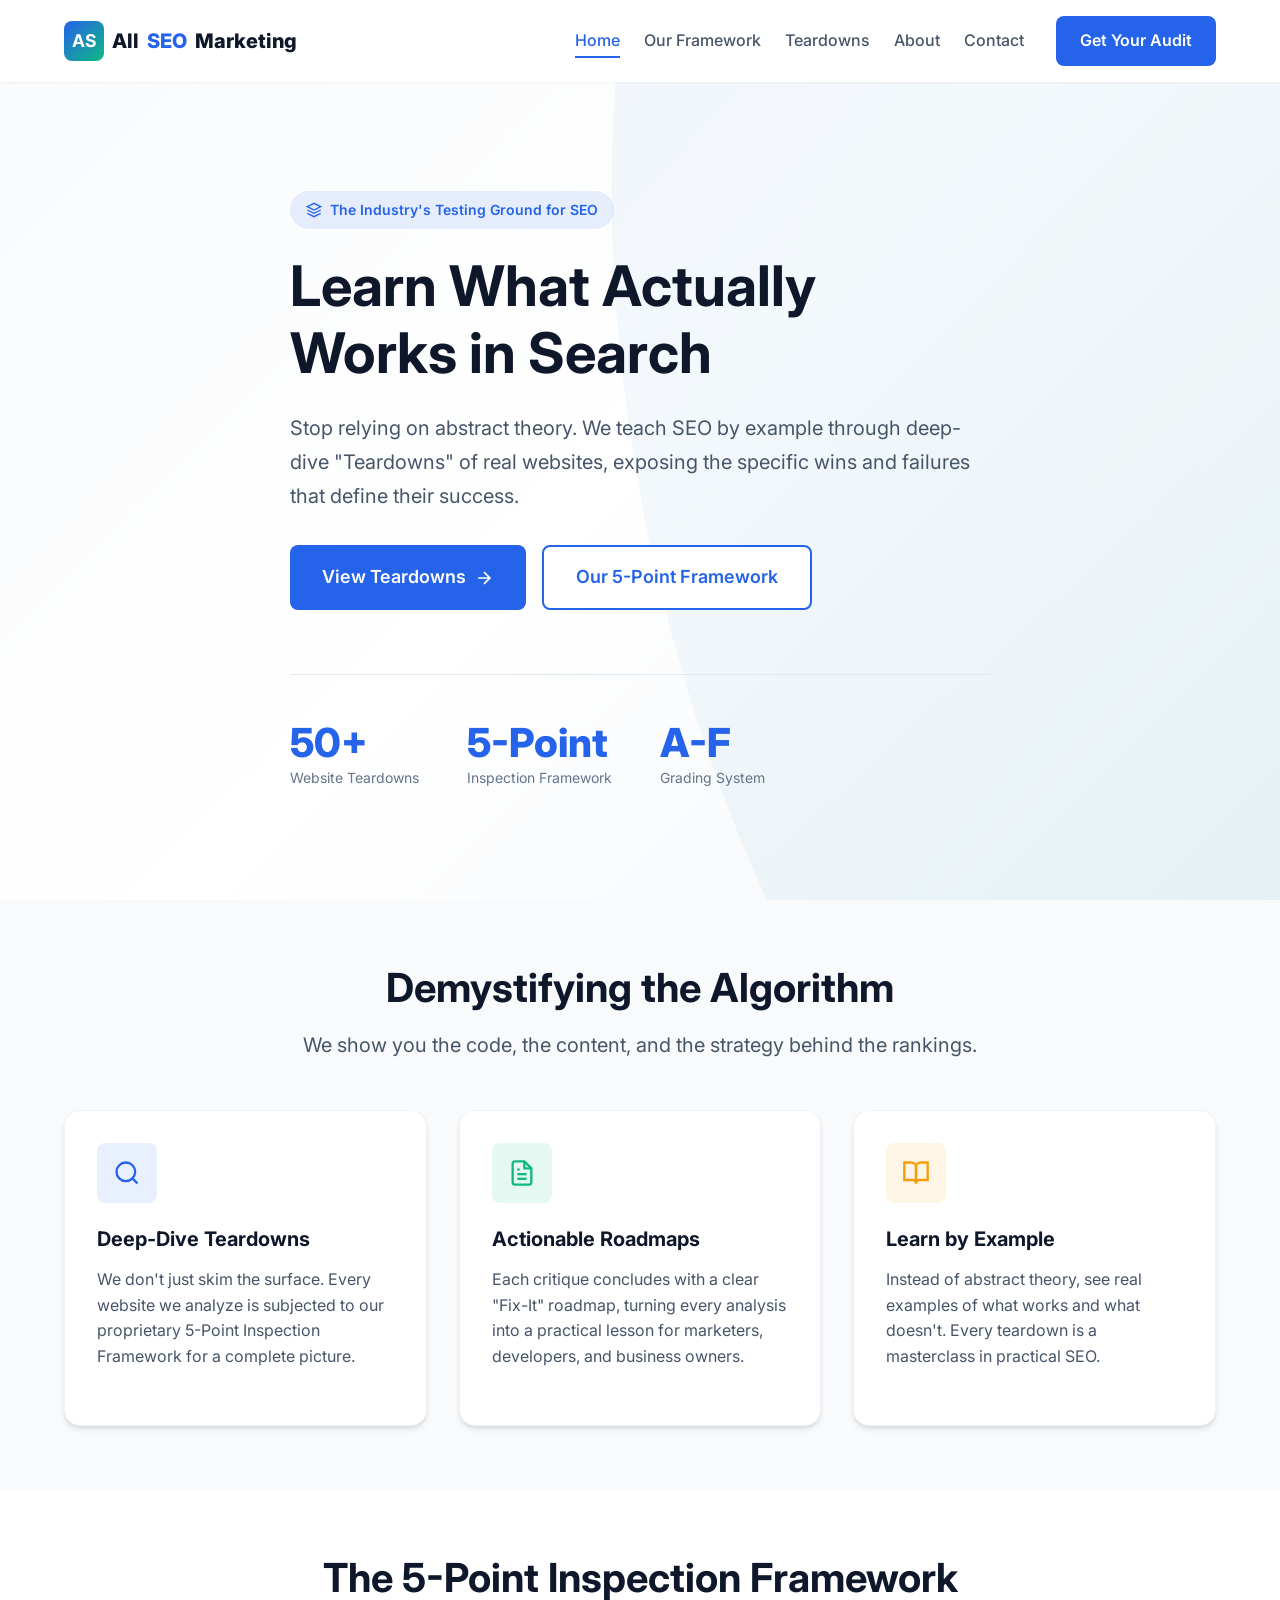
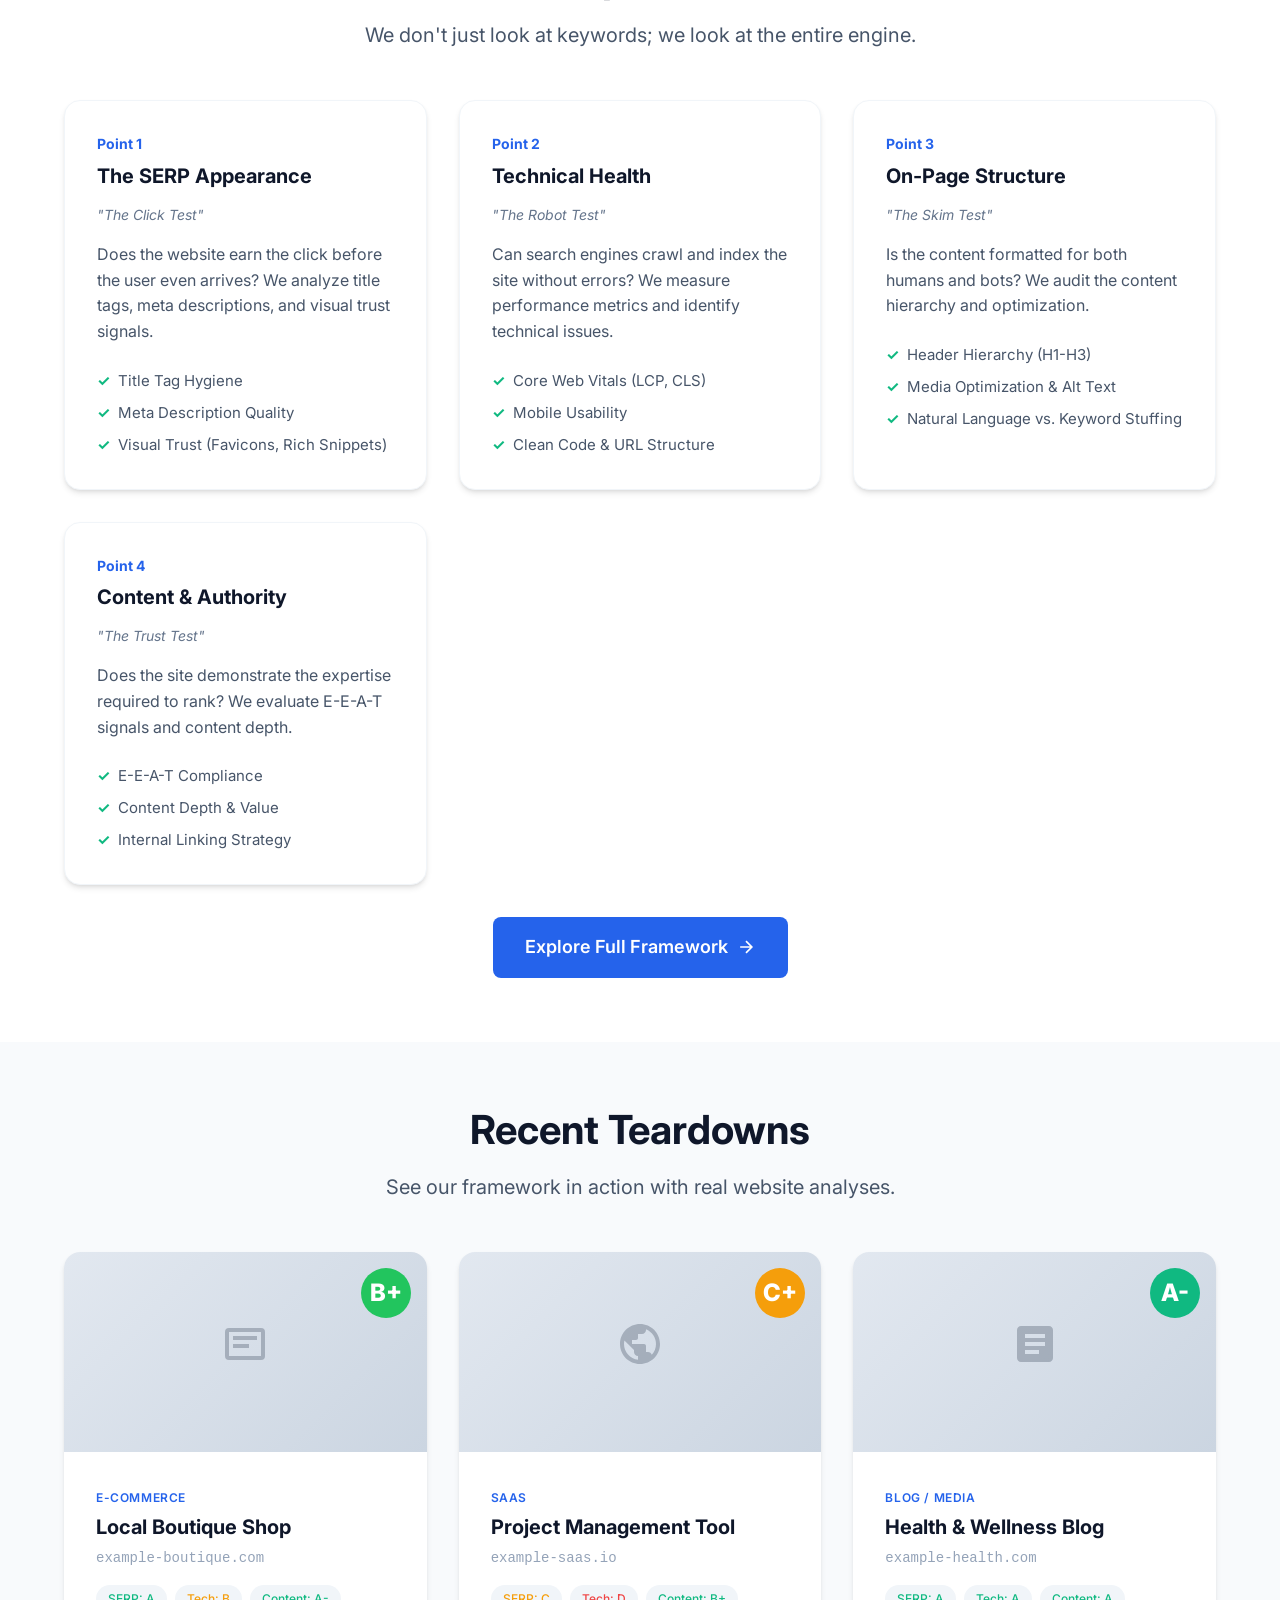
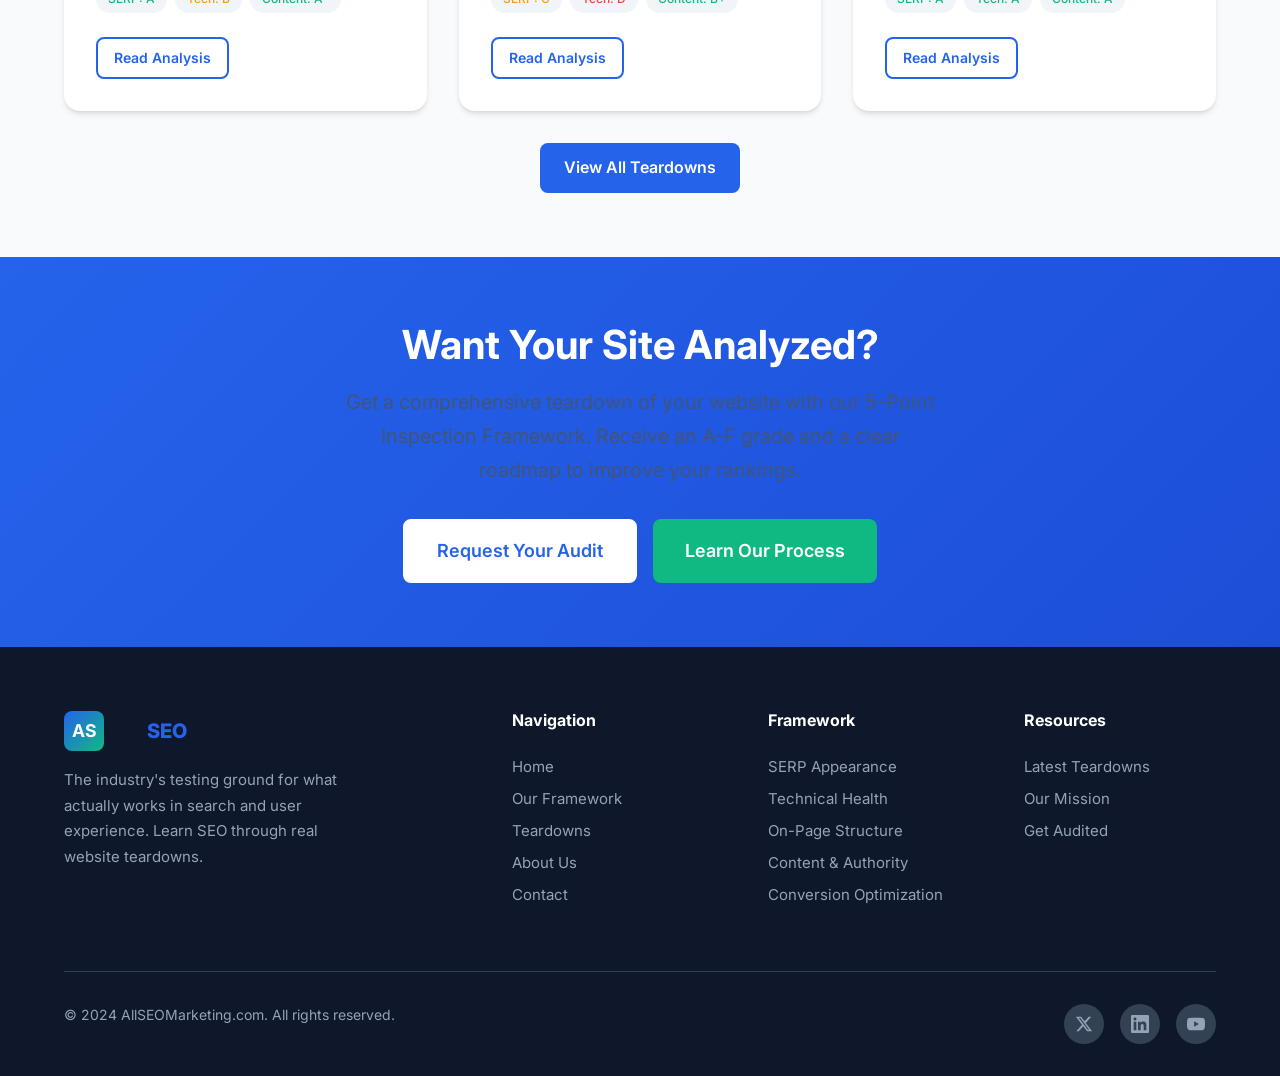
==== index.html @ 46328940 "Build AllSEOMarketing.com website with 5-Point Inspection Framework - Add responsive homepage with h" ====
<!DOCTYPE html>
<html lang="en">
<head>
  <meta charset="UTF-8">
  <meta name="viewport" content="width=device-width, initial-scale=1.0">
  <meta name="description" content="AllSEOMarketing.com is the industry's testing ground for what actually works in search and user experience. Learn SEO through real website teardowns and audits.">
  <meta name="keywords" content="SEO, search engine optimization, website audit, SEO teardown, digital marketing, Core Web Vitals, E-E-A-T">
  <meta name="author" content="AllSEOMarketing">

  <!-- Open Graph / Social Media -->
  <meta property="og:type" content="website">
  <meta property="og:url" content="https://allseomarketing.com/">
  <meta property="og:title" content="AllSEOMarketing - Learn SEO Through Real Website Teardowns">
  <meta property="og:description" content="Demystifying SEO with deep-dive audits of real websites. See the code, content, and strategy behind the rankings.">
  <meta property="og:image" content="https://allseomarketing.com/images/og-image.png">

  <!-- Twitter -->
  <meta name="twitter:card" content="summary_large_image">
  <meta name="twitter:title" content="AllSEOMarketing - Learn SEO Through Real Website Teardowns">
  <meta name="twitter:description" content="Demystifying SEO with deep-dive audits of real websites. See the code, content, and strategy behind the rankings.">

  <title>AllSEOMarketing - Learn SEO Through Real Website Teardowns</title>

  <!-- Favicon -->
  <link rel="icon" type="image/svg+xml" href="data:image/svg+xml,<svg xmlns='http://www.w3.org/2000/svg' viewBox='0 0 100 100'><rect fill='%232563eb' rx='15' width='100' height='100'/><text x='50%25' y='55%25' dominant-baseline='middle' text-anchor='middle' fill='white' font-family='Arial' font-weight='bold' font-size='50'>AS</text></svg>">

  <!-- Fonts -->
  <link rel="preconnect" href="https://fonts.googleapis.com">
  <link rel="preconnect" href="https://fonts.gstatic.com" crossorigin>
  <link href="https://fonts.googleapis.com/css2?family=Inter:wght@400;500;600;700;800&display=swap" rel="stylesheet">

  <!-- Styles -->
  <link rel="stylesheet" href="css/styles.css">
</head>
<body>
  <!-- Header -->
  <header class="header" id="header">
    <div class="header__inner">
      <a href="index.html" class="logo">
        <div class="logo__icon">AS</div>
        All<span>SEO</span>Marketing
      </a>
      <nav class="nav">
        <ul class="nav__list" id="navList">
          <li><a href="index.html" class="nav__link active">Home</a></li>
          <li><a href="framework.html" class="nav__link">Our Framework</a></li>
          <li><a href="teardowns.html" class="nav__link">Teardowns</a></li>
          <li><a href="about.html" class="nav__link">About</a></li>
          <li><a href="contact.html" class="nav__link">Contact</a></li>
        </ul>
        <a href="contact.html" class="btn btn--primary">Get Your Audit</a>
        <button class="nav__toggle" id="navToggle" aria-label="Toggle navigation">
          <span></span>
          <span></span>
          <span></span>
        </button>
      </nav>
    </div>
  </header>

  <!-- Hero Section -->
  <section class="hero">
    <div class="container">
      <div class="hero__content">
        <span class="hero__badge">
          <svg width="16" height="16" viewBox="0 0 24 24" fill="none" stroke="currentColor" stroke-width="2">
            <path d="M12 2L2 7l10 5 10-5-10-5z"/>
            <path d="M2 17l10 5 10-5"/>
            <path d="M2 12l10 5 10-5"/>
          </svg>
          The Industry's Testing Ground for SEO
        </span>
        <h1 class="hero__title">Learn What Actually Works in Search</h1>
        <p class="hero__subtitle">
          Stop relying on abstract theory. We teach SEO by example through deep-dive "Teardowns" of real websites, exposing the specific wins and failures that define their success.
        </p>
        <div class="hero__cta">
          <a href="teardowns.html" class="btn btn--primary btn--large">
            View Teardowns
            <svg width="20" height="20" viewBox="0 0 24 24" fill="none" stroke="currentColor" stroke-width="2">
              <path d="M5 12h14M12 5l7 7-7 7"/>
            </svg>
          </a>
          <a href="framework.html" class="btn btn--secondary btn--large">Our 5-Point Framework</a>
        </div>
        <div class="hero__stats">
          <div class="stat">
            <div class="stat__number">50+</div>
            <div class="stat__label">Website Teardowns</div>
          </div>
          <div class="stat">
            <div class="stat__number">5-Point</div>
            <div class="stat__label">Inspection Framework</div>
          </div>
          <div class="stat">
            <div class="stat__number">A-F</div>
            <div class="stat__label">Grading System</div>
          </div>
        </div>
      </div>
    </div>
  </section>

  <!-- What We Do Section -->
  <section class="section section--alt">
    <div class="container">
      <div class="text-center mb-2xl">
        <h2>Demystifying the Algorithm</h2>
        <p class="lead">We show you the code, the content, and the strategy behind the rankings.</p>
      </div>
      <div class="grid grid--3">
        <div class="card">
          <div class="card__icon card__icon--blue">
            <svg width="28" height="28" viewBox="0 0 24 24" fill="none" stroke="currentColor" stroke-width="2">
              <circle cx="11" cy="11" r="8"/>
              <path d="M21 21l-4.35-4.35"/>
            </svg>
          </div>
          <h3 class="card__title">Deep-Dive Teardowns</h3>
          <p class="card__description">We don't just skim the surface. Every website we analyze is subjected to our proprietary 5-Point Inspection Framework for a complete picture.</p>
        </div>
        <div class="card">
          <div class="card__icon card__icon--green">
            <svg width="28" height="28" viewBox="0 0 24 24" fill="none" stroke="currentColor" stroke-width="2">
              <path d="M14 2H6a2 2 0 0 0-2 2v16a2 2 0 0 0 2 2h12a2 2 0 0 0 2-2V8z"/>
              <polyline points="14,2 14,8 20,8"/>
              <line x1="16" y1="13" x2="8" y2="13"/>
              <line x1="16" y1="17" x2="8" y2="17"/>
              <polyline points="10,9 9,9 8,9"/>
            </svg>
          </div>
          <h3 class="card__title">Actionable Roadmaps</h3>
          <p class="card__description">Each critique concludes with a clear "Fix-It" roadmap, turning every analysis into a practical lesson for marketers, developers, and business owners.</p>
        </div>
        <div class="card">
          <div class="card__icon card__icon--orange">
            <svg width="28" height="28" viewBox="0 0 24 24" fill="none" stroke="currentColor" stroke-width="2">
              <path d="M2 3h6a4 4 0 0 1 4 4v14a3 3 0 0 0-3-3H2z"/>
              <path d="M22 3h-6a4 4 0 0 0-4 4v14a3 3 0 0 1 3-3h7z"/>
            </svg>
          </div>
          <h3 class="card__title">Learn by Example</h3>
          <p class="card__description">Instead of abstract theory, see real examples of what works and what doesn't. Every teardown is a masterclass in practical SEO.</p>
        </div>
      </div>
    </div>
  </section>

  <!-- Framework Preview Section -->
  <section class="section">
    <div class="container">
      <div class="text-center mb-2xl">
        <h2>The 5-Point Inspection Framework</h2>
        <p class="lead">We don't just look at keywords; we look at the entire engine.</p>
      </div>
      <div class="grid grid--2">
        <div class="card">
          <div class="card__number">Point 1</div>
          <h3 class="card__title">The SERP Appearance</h3>
          <p class="card__subtitle">"The Click Test"</p>
          <p class="card__description">Does the website earn the click before the user even arrives? We analyze title tags, meta descriptions, and visual trust signals.</p>
          <ul class="card__list">
            <li>Title Tag Hygiene</li>
            <li>Meta Description Quality</li>
            <li>Visual Trust (Favicons, Rich Snippets)</li>
          </ul>
        </div>
        <div class="card">
          <div class="card__number">Point 2</div>
          <h3 class="card__title">Technical Health</h3>
          <p class="card__subtitle">"The Robot Test"</p>
          <p class="card__description">Can search engines crawl and index the site without errors? We measure performance metrics and identify technical issues.</p>
          <ul class="card__list">
            <li>Core Web Vitals (LCP, CLS)</li>
            <li>Mobile Usability</li>
            <li>Clean Code & URL Structure</li>
          </ul>
        </div>
        <div class="card">
          <div class="card__number">Point 3</div>
          <h3 class="card__title">On-Page Structure</h3>
          <p class="card__subtitle">"The Skim Test"</p>
          <p class="card__description">Is the content formatted for both humans and bots? We audit the content hierarchy and optimization.</p>
          <ul class="card__list">
            <li>Header Hierarchy (H1-H3)</li>
            <li>Media Optimization & Alt Text</li>
            <li>Natural Language vs. Keyword Stuffing</li>
          </ul>
        </div>
        <div class="card">
          <div class="card__number">Point 4</div>
          <h3 class="card__title">Content & Authority</h3>
          <p class="card__subtitle">"The Trust Test"</p>
          <p class="card__description">Does the site demonstrate the expertise required to rank? We evaluate E-E-A-T signals and content depth.</p>
          <ul class="card__list">
            <li>E-E-A-T Compliance</li>
            <li>Content Depth & Value</li>
            <li>Internal Linking Strategy</li>
          </ul>
        </div>
      </div>
      <div class="text-center mt-xl">
        <a href="framework.html" class="btn btn--primary btn--large">
          Explore Full Framework
          <svg width="20" height="20" viewBox="0 0 24 24" fill="none" stroke="currentColor" stroke-width="2">
            <path d="M5 12h14M12 5l7 7-7 7"/>
          </svg>
        </a>
      </div>
    </div>
  </section>

  <!-- Recent Teardowns Preview -->
  <section class="section section--alt">
    <div class="container">
      <div class="text-center mb-2xl">
        <h2>Recent Teardowns</h2>
        <p class="lead">See our framework in action with real website analyses.</p>
      </div>
      <div class="grid grid--3">
        <article class="teardown-card">
          <div class="teardown-card__image">
            <div class="teardown-card__image-placeholder">
              <svg width="48" height="48" viewBox="0 0 24 24" fill="currentColor">
                <path d="M4 4h16a2 2 0 0 1 2 2v12a2 2 0 0 1-2 2H4a2 2 0 0 1-2-2V6a2 2 0 0 1 2-2zm0 2v12h16V6H4zm2 2h12v2H6V8zm0 4h8v2H6v-2z"/>
              </svg>
            </div>
            <span class="teardown-card__grade grade-b">B+</span>
          </div>
          <div class="teardown-card__body">
            <span class="teardown-card__category">E-Commerce</span>
            <h3 class="teardown-card__title">Local Boutique Shop</h3>
            <p class="teardown-card__url">example-boutique.com</p>
            <div class="teardown-card__scores">
              <span class="score-badge score-badge--good">SERP: A</span>
              <span class="score-badge score-badge--average">Tech: B</span>
              <span class="score-badge score-badge--good">Content: A-</span>
            </div>
            <a href="teardowns.html" class="btn btn--secondary btn--small">Read Analysis</a>
          </div>
        </article>
        <article class="teardown-card">
          <div class="teardown-card__image">
            <div class="teardown-card__image-placeholder">
              <svg width="48" height="48" viewBox="0 0 24 24" fill="currentColor">
                <path d="M12 2C6.48 2 2 6.48 2 12s4.48 10 10 10 10-4.48 10-10S17.52 2 12 2zm-1 17.93c-3.95-.49-7-3.85-7-7.93 0-.62.08-1.21.21-1.79L9 15v1c0 1.1.9 2 2 2v1.93zm6.9-2.54c-.26-.81-1-1.39-1.9-1.39h-1v-3c0-.55-.45-1-1-1H8v-2h2c.55 0 1-.45 1-1V7h2c1.1 0 2-.9 2-2v-.41c2.93 1.19 5 4.06 5 7.41 0 2.08-.8 3.97-2.1 5.39z"/>
              </svg>
            </div>
            <span class="teardown-card__grade grade-c">C+</span>
          </div>
          <div class="teardown-card__body">
            <span class="teardown-card__category">SaaS</span>
            <h3 class="teardown-card__title">Project Management Tool</h3>
            <p class="teardown-card__url">example-saas.io</p>
            <div class="teardown-card__scores">
              <span class="score-badge score-badge--average">SERP: C</span>
              <span class="score-badge score-badge--poor">Tech: D</span>
              <span class="score-badge score-badge--good">Content: B+</span>
            </div>
            <a href="teardowns.html" class="btn btn--secondary btn--small">Read Analysis</a>
          </div>
        </article>
        <article class="teardown-card">
          <div class="teardown-card__image">
            <div class="teardown-card__image-placeholder">
              <svg width="48" height="48" viewBox="0 0 24 24" fill="currentColor">
                <path d="M19 3H5c-1.1 0-2 .9-2 2v14c0 1.1.9 2 2 2h14c1.1 0 2-.9 2-2V5c0-1.1-.9-2-2-2zm-5 14H7v-2h7v2zm3-4H7v-2h10v2zm0-4H7V7h10v2z"/>
              </svg>
            </div>
            <span class="teardown-card__grade grade-a">A-</span>
          </div>
          <div class="teardown-card__body">
            <span class="teardown-card__category">Blog / Media</span>
            <h3 class="teardown-card__title">Health & Wellness Blog</h3>
            <p class="teardown-card__url">example-health.com</p>
            <div class="teardown-card__scores">
              <span class="score-badge score-badge--good">SERP: A</span>
              <span class="score-badge score-badge--good">Tech: A</span>
              <span class="score-badge score-badge--good">Content: A</span>
            </div>
            <a href="teardowns.html" class="btn btn--secondary btn--small">Read Analysis</a>
          </div>
        </article>
      </div>
      <div class="text-center mt-xl">
        <a href="teardowns.html" class="btn btn--primary">View All Teardowns</a>
      </div>
    </div>
  </section>

  <!-- CTA Section -->
  <section class="section cta">
    <div class="container">
      <h2>Want Your Site Analyzed?</h2>
      <p class="lead">Get a comprehensive teardown of your website with our 5-Point Inspection Framework. Receive an A-F grade and a clear roadmap to improve your rankings.</p>
      <div style="display: flex; gap: 1rem; justify-content: center; flex-wrap: wrap;">
        <a href="contact.html" class="btn btn--secondary btn--large">Request Your Audit</a>
        <a href="framework.html" class="btn btn--accent btn--large">Learn Our Process</a>
      </div>
    </div>
  </section>

  <!-- Footer -->
  <footer class="footer">
    <div class="container">
      <div class="footer__grid">
        <div class="footer__brand">
          <a href="index.html" class="logo">
            <div class="logo__icon">AS</div>
            All<span>SEO</span>Marketing
          </a>
          <p>The industry's testing ground for what actually works in search and user experience. Learn SEO through real website teardowns.</p>
        </div>
        <div>
          <h4 class="footer__heading">Navigation</h4>
          <div class="footer__links">
            <a href="index.html">Home</a>
            <a href="framework.html">Our Framework</a>
            <a href="teardowns.html">Teardowns</a>
            <a href="about.html">About Us</a>
            <a href="contact.html">Contact</a>
          </div>
        </div>
        <div>
          <h4 class="footer__heading">Framework</h4>
          <div class="footer__links">
            <a href="framework.html#serp">SERP Appearance</a>
            <a href="framework.html#technical">Technical Health</a>
            <a href="framework.html#onpage">On-Page Structure</a>
            <a href="framework.html#content">Content & Authority</a>
            <a href="framework.html#conversion">Conversion Optimization</a>
          </div>
        </div>
        <div>
          <h4 class="footer__heading">Resources</h4>
          <div class="footer__links">
            <a href="teardowns.html">Latest Teardowns</a>
            <a href="about.html">Our Mission</a>
            <a href="contact.html">Get Audited</a>
          </div>
        </div>
      </div>
      <div class="footer__bottom">
        <p>&copy; 2024 AllSEOMarketing.com. All rights reserved.</p>
        <div class="footer__social">
          <a href="#" aria-label="Twitter">
            <svg width="18" height="18" viewBox="0 0 24 24" fill="currentColor">
              <path d="M18.244 2.25h3.308l-7.227 8.26 8.502 11.24H16.17l-5.214-6.817L4.99 21.75H1.68l7.73-8.835L1.254 2.25H8.08l4.713 6.231zm-1.161 17.52h1.833L7.084 4.126H5.117z"/>
            </svg>
          </a>
          <a href="#" aria-label="LinkedIn">
            <svg width="18" height="18" viewBox="0 0 24 24" fill="currentColor">
              <path d="M20.447 20.452h-3.554v-5.569c0-1.328-.027-3.037-1.852-3.037-1.853 0-2.136 1.445-2.136 2.939v5.667H9.351V9h3.414v1.561h.046c.477-.9 1.637-1.85 3.37-1.85 3.601 0 4.267 2.37 4.267 5.455v6.286zM5.337 7.433c-1.144 0-2.063-.926-2.063-2.065 0-1.138.92-2.063 2.063-2.063 1.14 0 2.064.925 2.064 2.063 0 1.139-.925 2.065-2.064 2.065zm1.782 13.019H3.555V9h3.564v11.452zM22.225 0H1.771C.792 0 0 .774 0 1.729v20.542C0 23.227.792 24 1.771 24h20.451C23.2 24 24 23.227 24 22.271V1.729C24 .774 23.2 0 22.222 0h.003z"/>
            </svg>
          </a>
          <a href="#" aria-label="YouTube">
            <svg width="18" height="18" viewBox="0 0 24 24" fill="currentColor">
              <path d="M23.498 6.186a3.016 3.016 0 0 0-2.122-2.136C19.505 3.545 12 3.545 12 3.545s-7.505 0-9.377.505A3.017 3.017 0 0 0 .502 6.186C0 8.07 0 12 0 12s0 3.93.502 5.814a3.016 3.016 0 0 0 2.122 2.136c1.871.505 9.376.505 9.376.505s7.505 0 9.377-.505a3.015 3.015 0 0 0 2.122-2.136C24 15.93 24 12 24 12s0-3.93-.502-5.814zM9.545 15.568V8.432L15.818 12l-6.273 3.568z"/>
            </svg>
          </a>
        </div>
      </div>
    </div>
  </footer>

  <script src="js/main.js"></script>
</body>
</html>
---- css/styles.css ----
/* AllSEOMarketing.com - Main Stylesheet */

/* =============================================
   CSS Custom Properties (Variables)
   ============================================= */
:root {
  /* Primary Colors */
  --color-primary: #2563eb;
  --color-primary-dark: #1d4ed8;
  --color-primary-light: #3b82f6;

  /* Secondary Colors */
  --color-secondary: #0f172a;
  --color-secondary-light: #1e293b;

  /* Accent Colors */
  --color-accent: #10b981;
  --color-accent-dark: #059669;
  --color-warning: #f59e0b;
  --color-danger: #ef4444;

  /* Neutral Colors */
  --color-white: #ffffff;
  --color-gray-50: #f8fafc;
  --color-gray-100: #f1f5f9;
  --color-gray-200: #e2e8f0;
  --color-gray-300: #cbd5e1;
  --color-gray-400: #94a3b8;
  --color-gray-500: #64748b;
  --color-gray-600: #475569;
  --color-gray-700: #334155;
  --color-gray-800: #1e293b;
  --color-gray-900: #0f172a;

  /* Typography */
  --font-primary: 'Inter', -apple-system, BlinkMacSystemFont, 'Segoe UI', Roboto, sans-serif;
  --font-mono: 'Fira Code', 'Monaco', 'Consolas', monospace;

  /* Spacing */
  --spacing-xs: 0.25rem;
  --spacing-sm: 0.5rem;
  --spacing-md: 1rem;
  --spacing-lg: 1.5rem;
  --spacing-xl: 2rem;
  --spacing-2xl: 3rem;
  --spacing-3xl: 4rem;

  /* Border Radius */
  --radius-sm: 0.25rem;
  --radius-md: 0.5rem;
  --radius-lg: 1rem;
  --radius-full: 9999px;

  /* Shadows */
  --shadow-sm: 0 1px 2px 0 rgb(0 0 0 / 0.05);
  --shadow-md: 0 4px 6px -1px rgb(0 0 0 / 0.1), 0 2px 4px -2px rgb(0 0 0 / 0.1);
  --shadow-lg: 0 10px 15px -3px rgb(0 0 0 / 0.1), 0 4px 6px -4px rgb(0 0 0 / 0.1);
  --shadow-xl: 0 20px 25px -5px rgb(0 0 0 / 0.1), 0 8px 10px -6px rgb(0 0 0 / 0.1);

  /* Transitions */
  --transition-fast: 150ms ease;
  --transition-base: 250ms ease;
  --transition-slow: 350ms ease;

  /* Container */
  --container-max: 1200px;
  --container-padding: 1.5rem;
}

/* =============================================
   Reset & Base Styles
   ============================================= */
*, *::before, *::after {
  box-sizing: border-box;
  margin: 0;
  padding: 0;
}

html {
  scroll-behavior: smooth;
  font-size: 16px;
}

body {
  font-family: var(--font-primary);
  font-size: 1rem;
  line-height: 1.6;
  color: var(--color-gray-700);
  background-color: var(--color-white);
  -webkit-font-smoothing: antialiased;
  -moz-osx-font-smoothing: grayscale;
}

img {
  max-width: 100%;
  height: auto;
  display: block;
}

a {
  color: var(--color-primary);
  text-decoration: none;
  transition: color var(--transition-fast);
}

a:hover {
  color: var(--color-primary-dark);
}

ul, ol {
  list-style: none;
}

/* =============================================
   Typography
   ============================================= */
h1, h2, h3, h4, h5, h6 {
  color: var(--color-secondary);
  font-weight: 700;
  line-height: 1.2;
  margin-bottom: var(--spacing-md);
}

h1 {
  font-size: clamp(2rem, 5vw, 3.5rem);
}

h2 {
  font-size: clamp(1.75rem, 4vw, 2.5rem);
}

h3 {
  font-size: clamp(1.25rem, 3vw, 1.75rem);
}

h4 {
  font-size: 1.25rem;
}

p {
  margin-bottom: var(--spacing-md);
}

.lead {
  font-size: 1.25rem;
  color: var(--color-gray-600);
  line-height: 1.7;
}

/* =============================================
   Layout Components
   ============================================= */
.container {
  max-width: var(--container-max);
  margin: 0 auto;
  padding: 0 var(--container-padding);
}

.section {
  padding: var(--spacing-3xl) 0;
}

.section--alt {
  background-color: var(--color-gray-50);
}

.section--dark {
  background-color: var(--color-secondary);
  color: var(--color-white);
}

.section--dark h2,
.section--dark h3 {
  color: var(--color-white);
}

.grid {
  display: grid;
  gap: var(--spacing-xl);
}

.grid--2 {
  grid-template-columns: repeat(auto-fit, minmax(300px, 1fr));
}

.grid--3 {
  grid-template-columns: repeat(auto-fit, minmax(280px, 1fr));
}

.grid--4 {
  grid-template-columns: repeat(auto-fit, minmax(250px, 1fr));
}

/* =============================================
   Header & Navigation
   ============================================= */
.header {
  position: fixed;
  top: 0;
  left: 0;
  right: 0;
  background: var(--color-white);
  box-shadow: var(--shadow-sm);
  z-index: 1000;
  transition: box-shadow var(--transition-base);
}

.header.scrolled {
  box-shadow: var(--shadow-md);
}

.header__inner {
  display: flex;
  align-items: center;
  justify-content: space-between;
  padding: var(--spacing-md) var(--container-padding);
  max-width: var(--container-max);
  margin: 0 auto;
}

.logo {
  display: flex;
  align-items: center;
  gap: var(--spacing-sm);
  font-size: 1.25rem;
  font-weight: 800;
  color: var(--color-secondary);
}

.logo__icon {
  width: 40px;
  height: 40px;
  background: linear-gradient(135deg, var(--color-primary), var(--color-accent));
  border-radius: var(--radius-md);
  display: flex;
  align-items: center;
  justify-content: center;
  color: var(--color-white);
  font-weight: 700;
  font-size: 1.1rem;
}

.logo span {
  color: var(--color-primary);
}

.nav {
  display: flex;
  align-items: center;
  gap: var(--spacing-xl);
}

.nav__list {
  display: flex;
  gap: var(--spacing-lg);
}

.nav__link {
  color: var(--color-gray-600);
  font-weight: 500;
  padding: var(--spacing-sm) 0;
  position: relative;
}

.nav__link::after {
  content: '';
  position: absolute;
  bottom: 0;
  left: 0;
  width: 0;
  height: 2px;
  background: var(--color-primary);
  transition: width var(--transition-base);
}

.nav__link:hover,
.nav__link.active {
  color: var(--color-primary);
}

.nav__link:hover::after,
.nav__link.active::after {
  width: 100%;
}

.nav__toggle {
  display: none;
  flex-direction: column;
  gap: 5px;
  padding: var(--spacing-sm);
  background: none;
  border: none;
  cursor: pointer;
}

.nav__toggle span {
  width: 24px;
  height: 2px;
  background: var(--color-secondary);
  transition: var(--transition-fast);
}

/* =============================================
   Buttons
   ============================================= */
.btn {
  display: inline-flex;
  align-items: center;
  justify-content: center;
  gap: var(--spacing-sm);
  padding: 0.75rem 1.5rem;
  font-size: 1rem;
  font-weight: 600;
  text-align: center;
  border: none;
  border-radius: var(--radius-md);
  cursor: pointer;
  transition: all var(--transition-fast);
}

.btn--primary {
  background: var(--color-primary);
  color: var(--color-white);
}

.btn--primary:hover {
  background: var(--color-primary-dark);
  color: var(--color-white);
  transform: translateY(-2px);
  box-shadow: var(--shadow-md);
}

.btn--secondary {
  background: var(--color-white);
  color: var(--color-primary);
  border: 2px solid var(--color-primary);
}

.btn--secondary:hover {
  background: var(--color-primary);
  color: var(--color-white);
}

.btn--accent {
  background: var(--color-accent);
  color: var(--color-white);
}

.btn--accent:hover {
  background: var(--color-accent-dark);
  color: var(--color-white);
  transform: translateY(-2px);
}

.btn--large {
  padding: 1rem 2rem;
  font-size: 1.125rem;
}

.btn--small {
  padding: 0.5rem 1rem;
  font-size: 0.875rem;
}

/* =============================================
   Hero Section
   ============================================= */
.hero {
  min-height: 100vh;
  display: flex;
  align-items: center;
  padding-top: 80px;
  background: linear-gradient(135deg, var(--color-gray-50) 0%, var(--color-white) 50%, var(--color-gray-100) 100%);
  position: relative;
  overflow: hidden;
}

.hero::before {
  content: '';
  position: absolute;
  top: -50%;
  right: -20%;
  width: 70%;
  height: 200%;
  background: linear-gradient(135deg, rgba(37, 99, 235, 0.05), rgba(16, 185, 129, 0.05));
  transform: rotate(-12deg);
  border-radius: 50%;
}

.hero__content {
  position: relative;
  z-index: 1;
  max-width: 700px;
}

.hero__badge {
  display: inline-flex;
  align-items: center;
  gap: var(--spacing-sm);
  padding: var(--spacing-sm) var(--spacing-md);
  background: rgba(37, 99, 235, 0.1);
  color: var(--color-primary);
  border-radius: var(--radius-full);
  font-size: 0.875rem;
  font-weight: 600;
  margin-bottom: var(--spacing-lg);
}

.hero__title {
  margin-bottom: var(--spacing-lg);
}

.hero__subtitle {
  font-size: 1.25rem;
  color: var(--color-gray-600);
  margin-bottom: var(--spacing-xl);
  line-height: 1.7;
}

.hero__cta {
  display: flex;
  flex-wrap: wrap;
  gap: var(--spacing-md);
}

.hero__stats {
  display: flex;
  gap: var(--spacing-2xl);
  margin-top: var(--spacing-3xl);
  padding-top: var(--spacing-2xl);
  border-top: 1px solid var(--color-gray-200);
}

.stat {
  text-align: left;
}

.stat__number {
  font-size: 2.5rem;
  font-weight: 800;
  color: var(--color-primary);
  line-height: 1;
}

.stat__label {
  font-size: 0.875rem;
  color: var(--color-gray-500);
  margin-top: var(--spacing-xs);
}

/* =============================================
   Cards
   ============================================= */
.card {
  background: var(--color-white);
  border-radius: var(--radius-lg);
  padding: var(--spacing-xl);
  box-shadow: var(--shadow-md);
  transition: all var(--transition-base);
  border: 1px solid var(--color-gray-100);
}

.card:hover {
  transform: translateY(-4px);
  box-shadow: var(--shadow-xl);
}

.card__icon {
  width: 60px;
  height: 60px;
  border-radius: var(--radius-md);
  display: flex;
  align-items: center;
  justify-content: center;
  font-size: 1.5rem;
  margin-bottom: var(--spacing-lg);
}

.card__icon--blue {
  background: rgba(37, 99, 235, 0.1);
  color: var(--color-primary);
}

.card__icon--green {
  background: rgba(16, 185, 129, 0.1);
  color: var(--color-accent);
}

.card__icon--orange {
  background: rgba(245, 158, 11, 0.1);
  color: var(--color-warning);
}

.card__icon--red {
  background: rgba(239, 68, 68, 0.1);
  color: var(--color-danger);
}

.card__icon--purple {
  background: rgba(139, 92, 246, 0.1);
  color: #8b5cf6;
}

.card__number {
  font-size: 0.875rem;
  font-weight: 700;
  color: var(--color-primary);
  margin-bottom: var(--spacing-sm);
}

.card__title {
  font-size: 1.25rem;
  margin-bottom: var(--spacing-md);
}

.card__subtitle {
  font-size: 0.875rem;
  color: var(--color-gray-500);
  font-style: italic;
  margin-bottom: var(--spacing-md);
}

.card__description {
  color: var(--color-gray-600);
  margin-bottom: var(--spacing-lg);
}

.card__list {
  display: flex;
  flex-direction: column;
  gap: var(--spacing-sm);
}

.card__list li {
  display: flex;
  align-items: flex-start;
  gap: var(--spacing-sm);
  font-size: 0.9375rem;
  color: var(--color-gray-600);
}

.card__list li::before {
  content: '✓';
  color: var(--color-accent);
  font-weight: 700;
  flex-shrink: 0;
}

/* =============================================
   Framework Section
   ============================================= */
.framework {
  counter-reset: framework-counter;
}

.framework__intro {
  text-align: center;
  max-width: 800px;
  margin: 0 auto var(--spacing-3xl);
}

.framework__grid {
  display: grid;
  gap: var(--spacing-xl);
}

.framework-card {
  display: grid;
  grid-template-columns: auto 1fr;
  gap: var(--spacing-xl);
  padding: var(--spacing-xl);
  background: var(--color-white);
  border-radius: var(--radius-lg);
  box-shadow: var(--shadow-md);
  border-left: 4px solid var(--color-primary);
  transition: all var(--transition-base);
}

.framework-card:hover {
  box-shadow: var(--shadow-xl);
  transform: translateX(4px);
}

.framework-card:nth-child(2) {
  border-left-color: var(--color-accent);
}

.framework-card:nth-child(3) {
  border-left-color: var(--color-warning);
}

.framework-card:nth-child(4) {
  border-left-color: #8b5cf6;
}

.framework-card:nth-child(5) {
  border-left-color: var(--color-danger);
}

.framework-card__number {
  width: 50px;
  height: 50px;
  background: var(--color-primary);
  color: var(--color-white);
  border-radius: var(--radius-full);
  display: flex;
  align-items: center;
  justify-content: center;
  font-size: 1.25rem;
  font-weight: 700;
  flex-shrink: 0;
}

.framework-card:nth-child(2) .framework-card__number {
  background: var(--color-accent);
}

.framework-card:nth-child(3) .framework-card__number {
  background: var(--color-warning);
}

.framework-card:nth-child(4) .framework-card__number {
  background: #8b5cf6;
}

.framework-card:nth-child(5) .framework-card__number {
  background: var(--color-danger);
}

.framework-card__header {
  margin-bottom: var(--spacing-md);
}

.framework-card__title {
  font-size: 1.5rem;
  margin-bottom: var(--spacing-xs);
}

.framework-card__subtitle {
  color: var(--color-gray-500);
  font-style: italic;
}

.framework-card__description {
  color: var(--color-gray-600);
  margin-bottom: var(--spacing-lg);
}

.framework-card__checks {
  display: grid;
  grid-template-columns: repeat(auto-fit, minmax(200px, 1fr));
  gap: var(--spacing-md);
}

.check-item {
  display: flex;
  align-items: flex-start;
  gap: var(--spacing-sm);
  padding: var(--spacing-md);
  background: var(--color-gray-50);
  border-radius: var(--radius-md);
}

.check-item__icon {
  flex-shrink: 0;
  width: 24px;
  height: 24px;
  background: var(--color-primary);
  color: var(--color-white);
  border-radius: var(--radius-sm);
  display: flex;
  align-items: center;
  justify-content: center;
  font-size: 0.75rem;
}

.check-item__content h4 {
  font-size: 0.9375rem;
  margin-bottom: var(--spacing-xs);
}

.check-item__content p {
  font-size: 0.8125rem;
  color: var(--color-gray-500);
  margin: 0;
}

/* =============================================
   Teardown Cards
   ============================================= */
.teardown-card {
  background: var(--color-white);
  border-radius: var(--radius-lg);
  overflow: hidden;
  box-shadow: var(--shadow-md);
  transition: all var(--transition-base);
}

.teardown-card:hover {
  transform: translateY(-8px);
  box-shadow: var(--shadow-xl);
}

.teardown-card__image {
  position: relative;
  height: 200px;
  background: linear-gradient(135deg, var(--color-gray-200), var(--color-gray-300));
  display: flex;
  align-items: center;
  justify-content: center;
  overflow: hidden;
}

.teardown-card__image-placeholder {
  font-size: 3rem;
  opacity: 0.3;
}

.teardown-card__grade {
  position: absolute;
  top: var(--spacing-md);
  right: var(--spacing-md);
  width: 50px;
  height: 50px;
  border-radius: var(--radius-full);
  display: flex;
  align-items: center;
  justify-content: center;
  font-size: 1.5rem;
  font-weight: 800;
  color: var(--color-white);
}

.grade-a { background: var(--color-accent); }
.grade-b { background: #22c55e; }
.grade-c { background: var(--color-warning); }
.grade-d { background: #f97316; }
.grade-f { background: var(--color-danger); }

.teardown-card__body {
  padding: var(--spacing-xl);
}

.teardown-card__category {
  display: inline-block;
  font-size: 0.75rem;
  font-weight: 600;
  text-transform: uppercase;
  letter-spacing: 0.05em;
  color: var(--color-primary);
  margin-bottom: var(--spacing-sm);
}

.teardown-card__title {
  font-size: 1.25rem;
  margin-bottom: var(--spacing-sm);
}

.teardown-card__url {
  font-size: 0.875rem;
  color: var(--color-gray-400);
  margin-bottom: var(--spacing-md);
  font-family: var(--font-mono);
}

.teardown-card__scores {
  display: flex;
  gap: var(--spacing-sm);
  flex-wrap: wrap;
  margin-bottom: var(--spacing-lg);
}

.score-badge {
  display: inline-flex;
  align-items: center;
  gap: var(--spacing-xs);
  padding: 0.25rem 0.75rem;
  background: var(--color-gray-100);
  border-radius: var(--radius-full);
  font-size: 0.75rem;
  font-weight: 500;
}

.score-badge--good { color: var(--color-accent); }
.score-badge--average { color: var(--color-warning); }
.score-badge--poor { color: var(--color-danger); }

/* =============================================
   CTA Section
   ============================================= */
.cta {
  text-align: center;
  background: linear-gradient(135deg, var(--color-primary) 0%, var(--color-primary-dark) 100%);
  color: var(--color-white);
}

.cta h2 {
  color: var(--color-white);
}

.cta p {
  max-width: 600px;
  margin: 0 auto var(--spacing-xl);
  opacity: 0.9;
}

.cta .btn--secondary {
  background: var(--color-white);
  color: var(--color-primary);
  border-color: var(--color-white);
}

.cta .btn--secondary:hover {
  background: transparent;
  color: var(--color-white);
}

/* =============================================
   About Page
   ============================================= */
.about-hero {
  padding-top: 120px;
  padding-bottom: var(--spacing-3xl);
  background: var(--color-gray-50);
}

.about-hero__content {
  max-width: 800px;
}

.mission {
  display: grid;
  grid-template-columns: 1fr 1fr;
  gap: var(--spacing-3xl);
  align-items: center;
}

.mission__image {
  background: linear-gradient(135deg, var(--color-primary), var(--color-accent));
  border-radius: var(--radius-lg);
  height: 400px;
  display: flex;
  align-items: center;
  justify-content: center;
  color: var(--color-white);
  font-size: 4rem;
}

.values {
  text-align: center;
}

.values__intro {
  max-width: 600px;
  margin: 0 auto var(--spacing-3xl);
}

.value-card {
  text-align: center;
  padding: var(--spacing-xl);
}

.value-card__icon {
  width: 80px;
  height: 80px;
  margin: 0 auto var(--spacing-lg);
  border-radius: var(--radius-full);
  display: flex;
  align-items: center;
  justify-content: center;
  font-size: 2rem;
}

/* =============================================
   Contact Page
   ============================================= */
.contact-hero {
  padding-top: 120px;
  padding-bottom: var(--spacing-3xl);
  background: var(--color-gray-50);
  text-align: center;
}

.contact-content {
  display: grid;
  grid-template-columns: 1fr 1.5fr;
  gap: var(--spacing-3xl);
}

.contact-info {
  display: flex;
  flex-direction: column;
  gap: var(--spacing-xl);
}

.contact-info__item {
  display: flex;
  align-items: flex-start;
  gap: var(--spacing-md);
}

.contact-info__icon {
  width: 50px;
  height: 50px;
  background: var(--color-primary);
  color: var(--color-white);
  border-radius: var(--radius-md);
  display: flex;
  align-items: center;
  justify-content: center;
  font-size: 1.25rem;
  flex-shrink: 0;
}

.contact-info__text h4 {
  margin-bottom: var(--spacing-xs);
}

.contact-info__text p {
  color: var(--color-gray-600);
  margin: 0;
}

.contact-form {
  background: var(--color-white);
  padding: var(--spacing-2xl);
  border-radius: var(--radius-lg);
  box-shadow: var(--shadow-lg);
}

.form-group {
  margin-bottom: var(--spacing-lg);
}

.form-group label {
  display: block;
  font-weight: 600;
  margin-bottom: var(--spacing-sm);
  color: var(--color-gray-700);
}

.form-group input,
.form-group textarea,
.form-group select {
  width: 100%;
  padding: var(--spacing-md);
  border: 2px solid var(--color-gray-200);
  border-radius: var(--radius-md);
  font-size: 1rem;
  font-family: var(--font-primary);
  transition: border-color var(--transition-fast);
}

.form-group input:focus,
.form-group textarea:focus,
.form-group select:focus {
  outline: none;
  border-color: var(--color-primary);
}

.form-group textarea {
  min-height: 150px;
  resize: vertical;
}

.form-row {
  display: grid;
  grid-template-columns: 1fr 1fr;
  gap: var(--spacing-lg);
}

/* =============================================
   Footer
   ============================================= */
.footer {
  background: var(--color-secondary);
  color: var(--color-gray-400);
  padding: var(--spacing-3xl) 0 var(--spacing-xl);
}

.footer__grid {
  display: grid;
  grid-template-columns: 2fr repeat(3, 1fr);
  gap: var(--spacing-3xl);
  margin-bottom: var(--spacing-3xl);
}

.footer__brand {
  max-width: 300px;
}

.footer__brand .logo {
  margin-bottom: var(--spacing-md);
}

.footer__brand p {
  font-size: 0.9375rem;
  line-height: 1.7;
}

.footer__heading {
  color: var(--color-white);
  font-size: 1rem;
  margin-bottom: var(--spacing-lg);
}

.footer__links {
  display: flex;
  flex-direction: column;
  gap: var(--spacing-sm);
}

.footer__links a {
  color: var(--color-gray-400);
  font-size: 0.9375rem;
  transition: color var(--transition-fast);
}

.footer__links a:hover {
  color: var(--color-white);
}

.footer__bottom {
  padding-top: var(--spacing-xl);
  border-top: 1px solid var(--color-gray-700);
  display: flex;
  justify-content: space-between;
  align-items: center;
  font-size: 0.875rem;
}

.footer__social {
  display: flex;
  gap: var(--spacing-md);
}

.footer__social a {
  width: 40px;
  height: 40px;
  background: var(--color-gray-700);
  border-radius: var(--radius-full);
  display: flex;
  align-items: center;
  justify-content: center;
  color: var(--color-gray-400);
  transition: all var(--transition-fast);
}

.footer__social a:hover {
  background: var(--color-primary);
  color: var(--color-white);
}

/* =============================================
   Grade Display
   ============================================= */
.grade-display {
  display: inline-flex;
  align-items: center;
  gap: var(--spacing-md);
  padding: var(--spacing-lg) var(--spacing-xl);
  background: var(--color-gray-50);
  border-radius: var(--radius-lg);
}

.grade-display__letter {
  width: 60px;
  height: 60px;
  border-radius: var(--radius-md);
  display: flex;
  align-items: center;
  justify-content: center;
  font-size: 2rem;
  font-weight: 800;
  color: var(--color-white);
}

.grade-display__info h4 {
  font-size: 1.125rem;
  margin-bottom: var(--spacing-xs);
}

.grade-display__info p {
  font-size: 0.875rem;
  color: var(--color-gray-500);
  margin: 0;
}

/* =============================================
   Utility Classes
   ============================================= */
.text-center { text-align: center; }
.text-left { text-align: left; }
.text-right { text-align: right; }

.mb-0 { margin-bottom: 0; }
.mb-sm { margin-bottom: var(--spacing-sm); }
.mb-md { margin-bottom: var(--spacing-md); }
.mb-lg { margin-bottom: var(--spacing-lg); }
.mb-xl { margin-bottom: var(--spacing-xl); }
.mb-2xl { margin-bottom: var(--spacing-2xl); }

.mt-0 { margin-top: 0; }
.mt-lg { margin-top: var(--spacing-lg); }
.mt-xl { margin-top: var(--spacing-xl); }

.hidden { display: none; }

/* =============================================
   Animations
   ============================================= */
@keyframes fadeInUp {
  from {
    opacity: 0;
    transform: translateY(30px);
  }
  to {
    opacity: 1;
    transform: translateY(0);
  }
}

.animate-fadeInUp {
  animation: fadeInUp 0.6s ease forwards;
}

.animate-delay-1 { animation-delay: 0.1s; }
.animate-delay-2 { animation-delay: 0.2s; }
.animate-delay-3 { animation-delay: 0.3s; }
.animate-delay-4 { animation-delay: 0.4s; }

/* =============================================
   Responsive Design
   ============================================= */
@media (max-width: 1024px) {
  .mission {
    grid-template-columns: 1fr;
  }

  .mission__image {
    height: 300px;
  }

  .footer__grid {
    grid-template-columns: repeat(2, 1fr);
  }

  .contact-content {
    grid-template-columns: 1fr;
  }
}

@media (max-width: 768px) {
  .nav__list {
    display: none;
    position: absolute;
    top: 100%;
    left: 0;
    right: 0;
    flex-direction: column;
    background: var(--color-white);
    padding: var(--spacing-lg);
    box-shadow: var(--shadow-lg);
    gap: 0;
  }

  .nav__list.active {
    display: flex;
  }

  .nav__link {
    padding: var(--spacing-md);
    border-bottom: 1px solid var(--color-gray-100);
  }

  .nav__toggle {
    display: flex;
  }

  .hero__stats {
    flex-direction: column;
    gap: var(--spacing-lg);
  }

  .framework-card {
    grid-template-columns: 1fr;
  }

  .framework-card__number {
    margin: 0;
  }

  .form-row {
    grid-template-columns: 1fr;
  }

  .footer__grid {
    grid-template-columns: 1fr;
    text-align: center;
  }

  .footer__brand {
    max-width: none;
  }

  .footer__bottom {
    flex-direction: column;
    gap: var(--spacing-lg);
    text-align: center;
  }
}

@media (max-width: 480px) {
  :root {
    --container-padding: 1rem;
  }

  .hero__cta {
    flex-direction: column;
  }

  .hero__cta .btn {
    width: 100%;
  }

  .card {
    padding: var(--spacing-lg);
  }
}
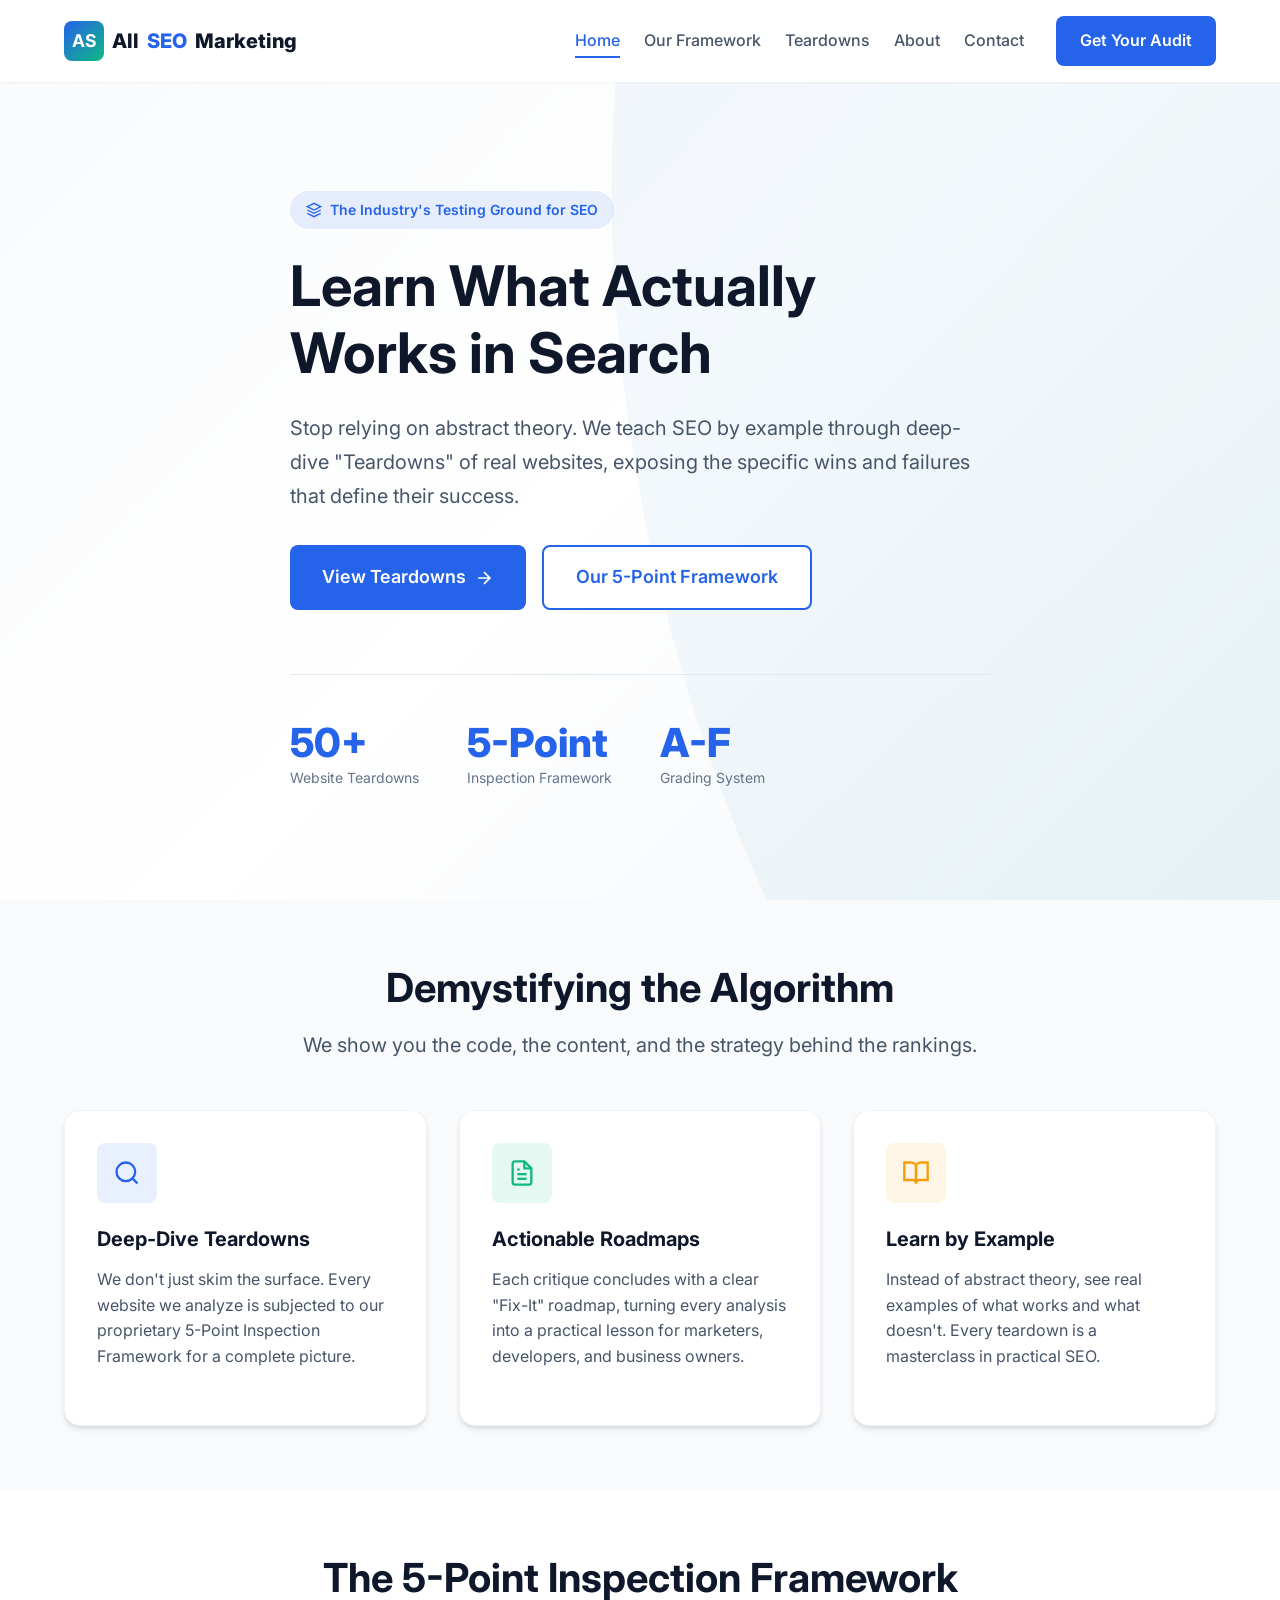
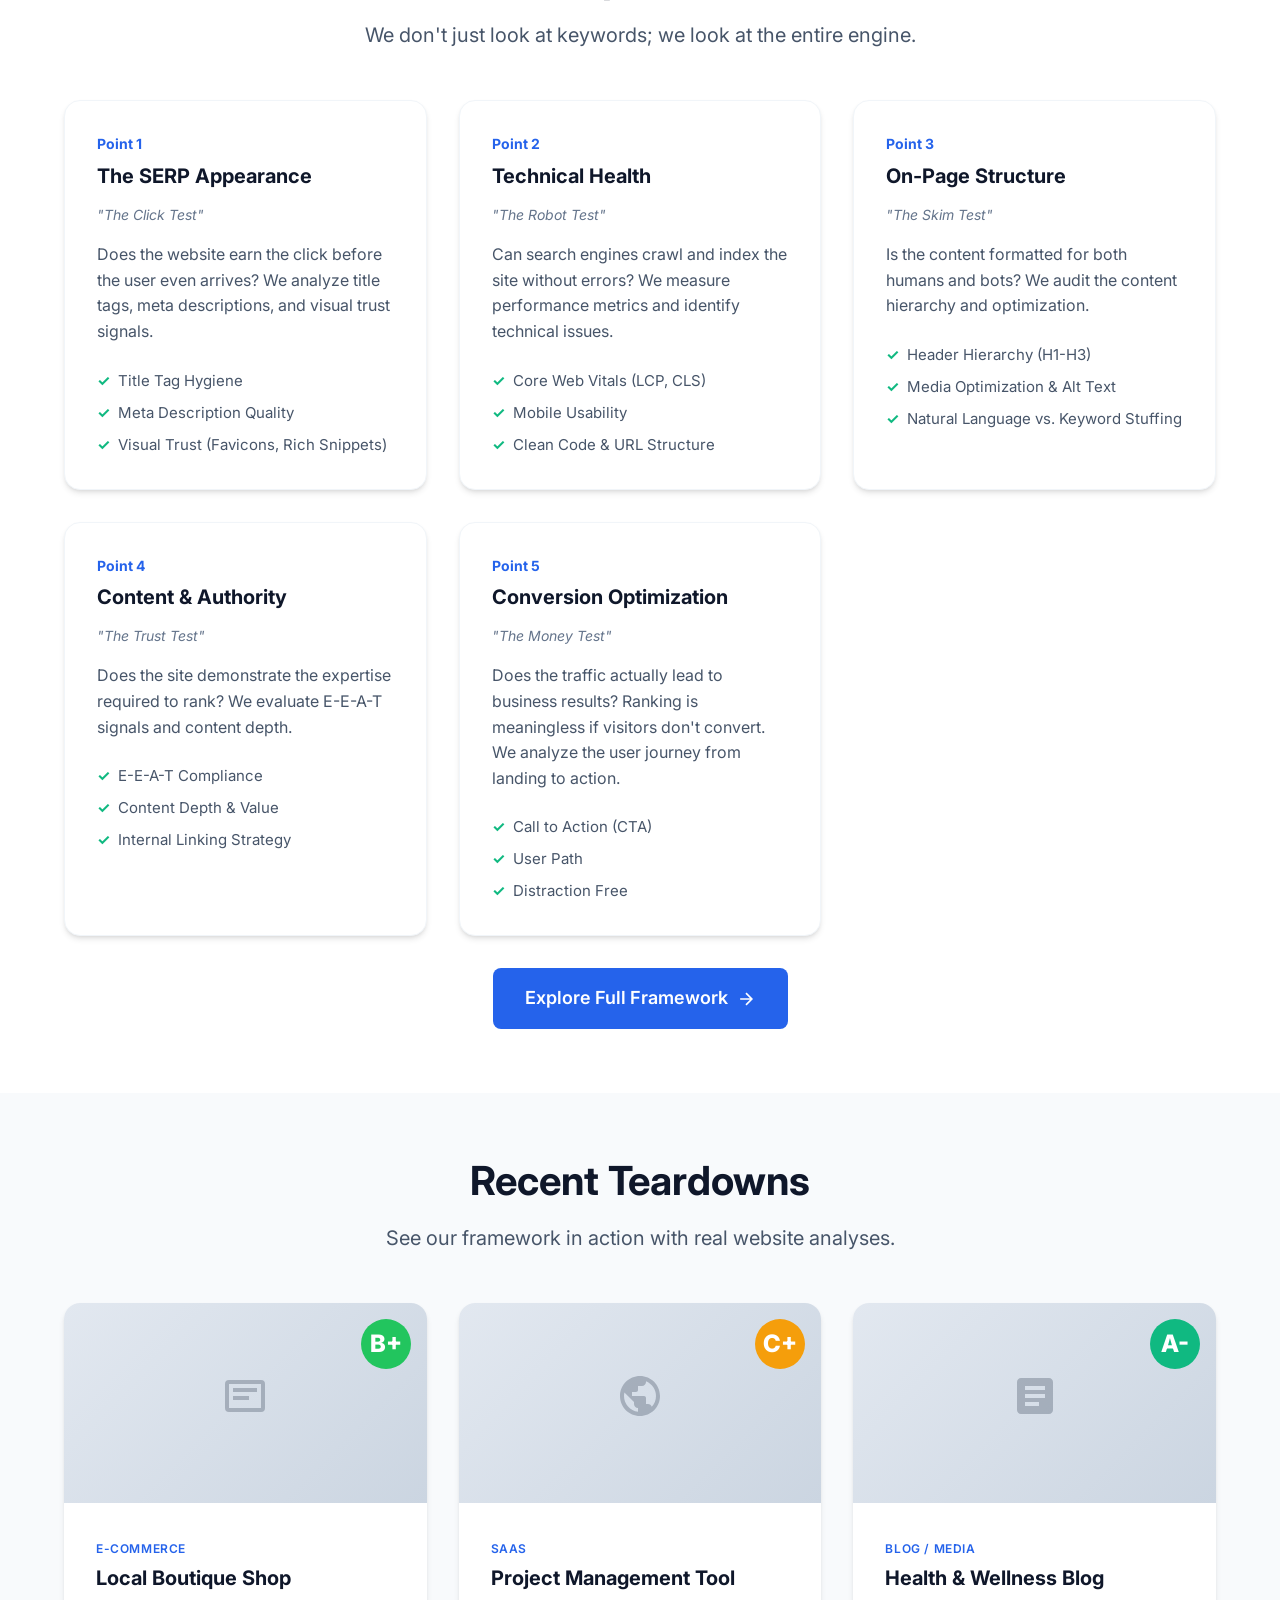
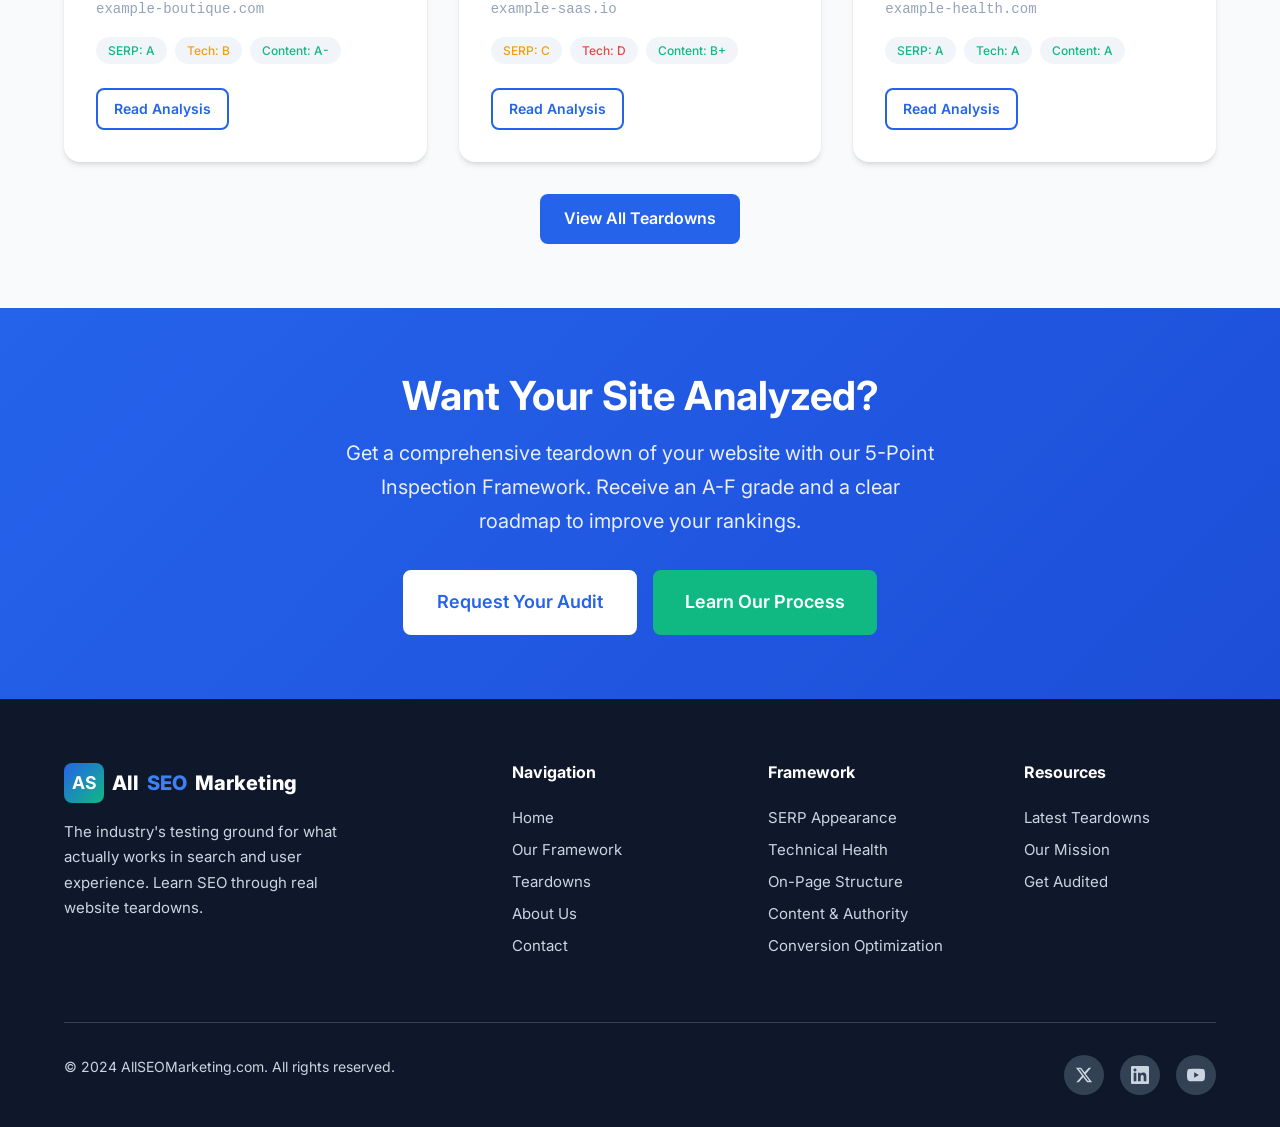
==== commit 4c98f13e: "Add missing Point 5 (Conversion Optimization) to home page The home page framework preview only show" ====
--- a/index.html
+++ b/index.html
@@ -198,6 +198,17 @@
             <li>Internal Linking Strategy</li>
           </ul>
         </div>
+        <div class="card">
+          <div class="card__number">Point 5</div>
+          <h3 class="card__title">Conversion Optimization</h3>
+          <p class="card__subtitle">"The Money Test"</p>
+          <p class="card__description">Does the traffic actually lead to business results? Ranking is meaningless if visitors don't convert. We analyze the user journey from landing to action.</p>
+          <ul class="card__list">
+            <li>Call to Action (CTA)</li>
+            <li>User Path</li>
+            <li>Distraction Free</li>
+          </ul>
+        </div>
       </div>
       <div class="text-center mt-xl">
         <a href="framework.html" class="btn btn--primary btn--large">
--- a/css/styles.css
+++ b/css/styles.css
@@ -798,10 +798,12 @@
   color: var(--color-white);
 }
 
-.cta p {
+.cta p,
+.cta .lead {
   max-width: 600px;
   margin: 0 auto var(--spacing-xl);
   opacity: 0.9;
+  color: var(--color-white);
 }
 
 .cta .btn--secondary {
@@ -1011,13 +1013,27 @@
 }
 
 .footer__links a {
-  color: var(--color-gray-400);
+  color: var(--color-gray-300);
   font-size: 0.9375rem;
   transition: color var(--transition-fast);
 }
 
 .footer__links a:hover {
   color: var(--color-white);
+}
+
+/* Footer logo contrast fix - ensure logo text is visible on dark background */
+.footer .logo {
+  color: var(--color-white);
+}
+
+.footer .logo span {
+  color: var(--color-primary-light);
+}
+
+/* Improve footer text contrast */
+.footer__brand p {
+  color: var(--color-gray-300);
 }
 
 .footer__bottom {
@@ -1027,6 +1043,7 @@
   justify-content: space-between;
   align-items: center;
   font-size: 0.875rem;
+  color: var(--color-gray-300);
 }
 
 .footer__social {
@@ -1042,7 +1059,7 @@
   display: flex;
   align-items: center;
   justify-content: center;
-  color: var(--color-gray-400);
+  color: var(--color-gray-300);
   transition: all var(--transition-fast);
 }
 
